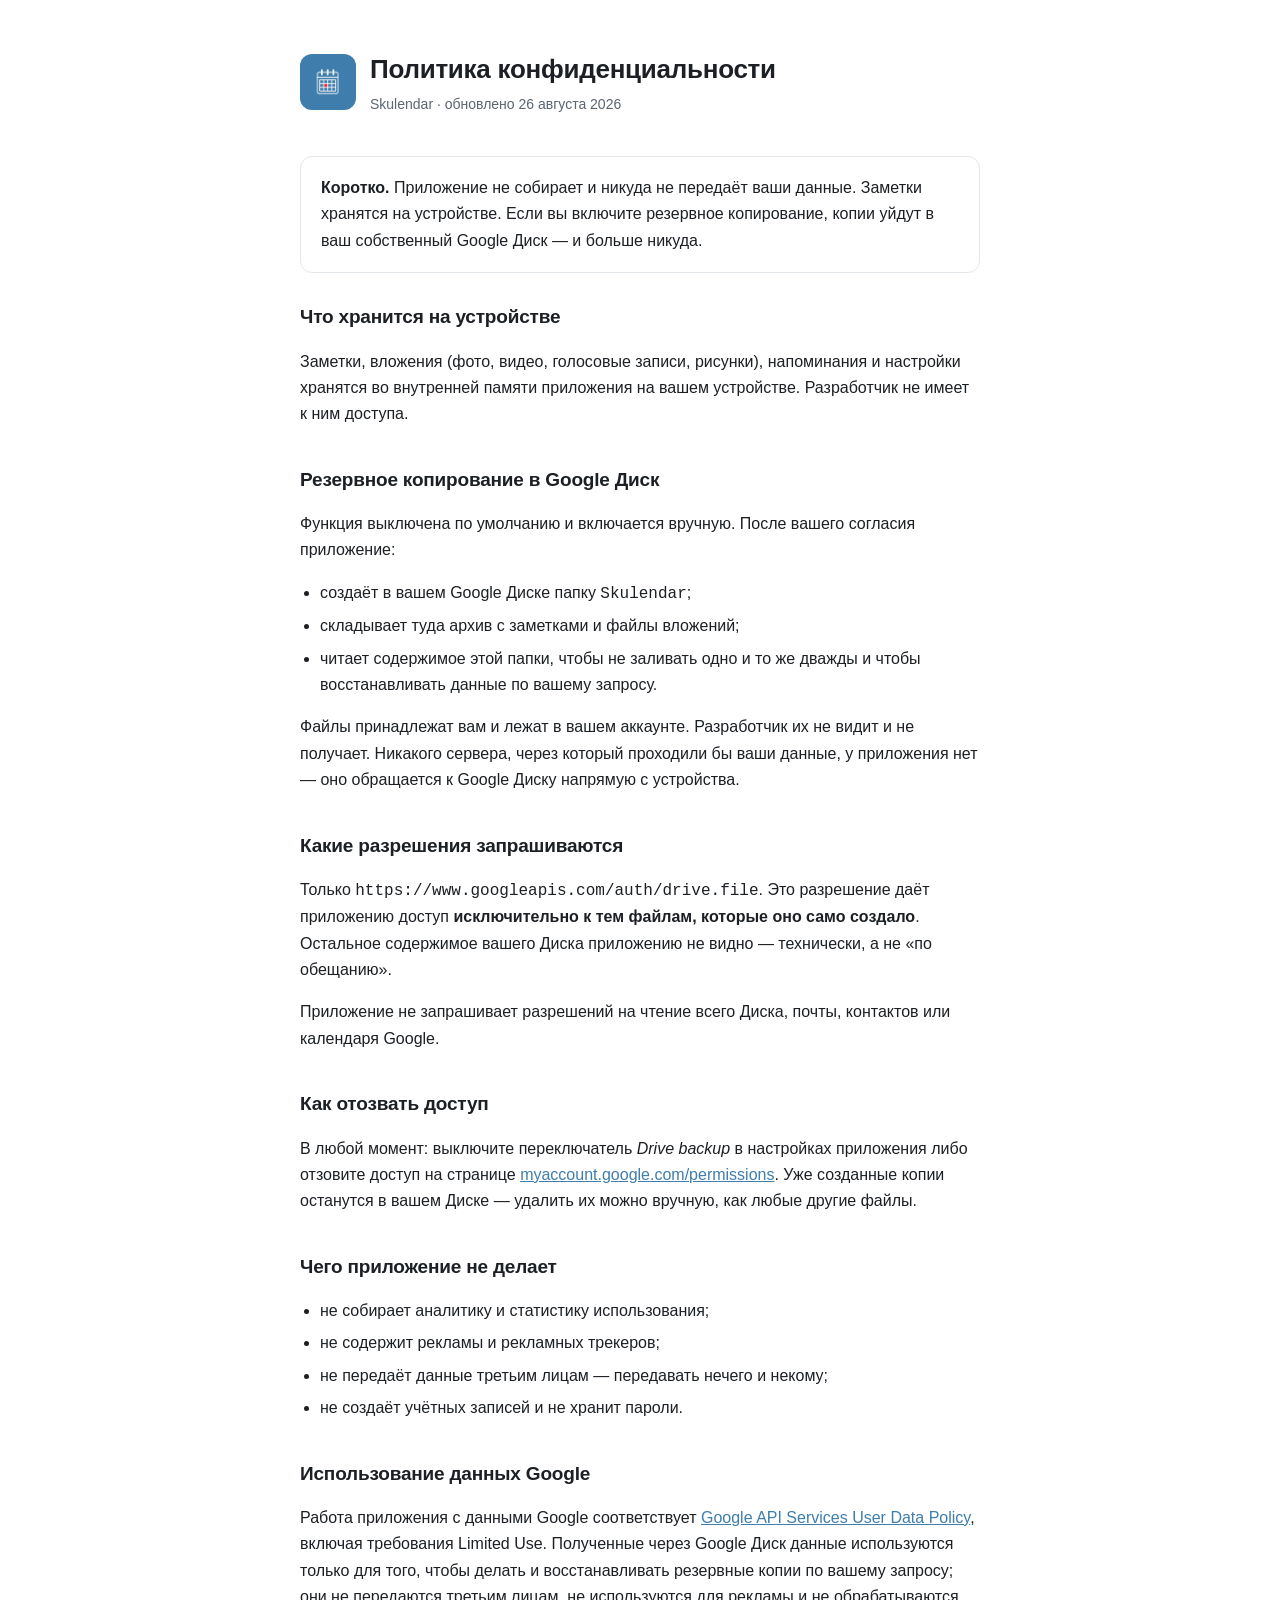
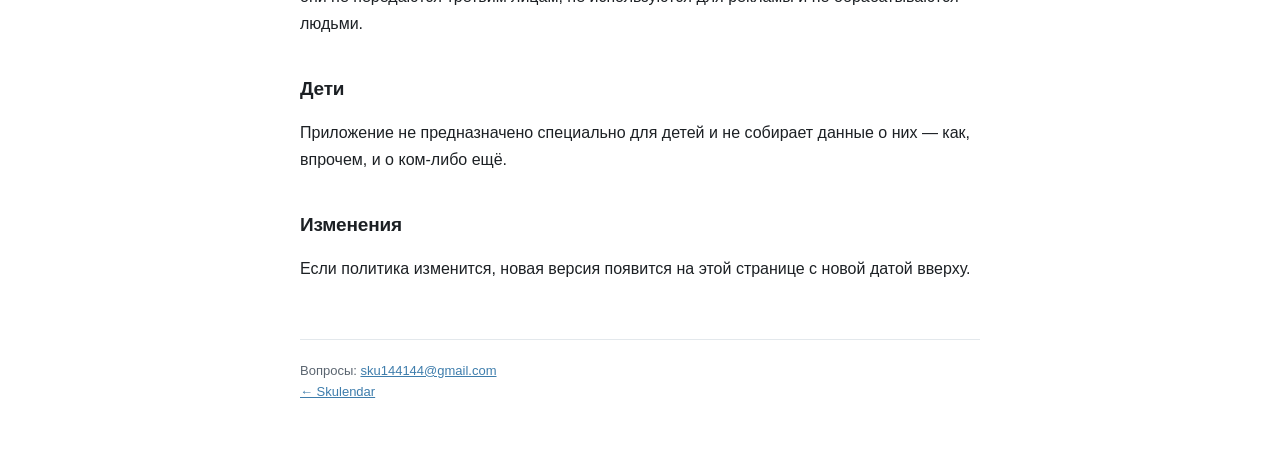
==== privacy.html @ 550f1d30 "Add files via upload" ====
<!doctype html>
<html lang="ru">
<head>
<meta charset="utf-8">
<meta name="viewport" content="width=device-width,initial-scale=1">
<title>Skulendar — политика конфиденциальности</title>
<link rel="stylesheet" href="_style.css">
</head>
<body>
<div class="wrap">
  <header>
    <img src="icon.png" alt="">
    <div>
      <h1>Политика конфиденциальности</h1>
      <p>Skulendar · обновлено 26 августа 2026</p>
    </div>
  </header>

  <div class="card">
    <p style="margin:0"><strong>Коротко.</strong> Приложение не собирает и никуда не передаёт
    ваши данные. Заметки хранятся на устройстве. Если вы включите резервное копирование,
    копии уйдут в ваш собственный Google Диск — и больше никуда.</p>
  </div>

  <h2>Что хранится на устройстве</h2>
  <p>Заметки, вложения (фото, видео, голосовые записи, рисунки), напоминания и настройки
  хранятся во внутренней памяти приложения на вашем устройстве. Разработчик не имеет
  к ним доступа.</p>

  <h2>Резервное копирование в Google Диск</h2>
  <p>Функция выключена по умолчанию и включается вручную. После вашего согласия приложение:</p>
  <ul>
    <li>создаёт в вашем Google Диске папку <code>Skulendar</code>;</li>
    <li>складывает туда архив с заметками и файлы вложений;</li>
    <li>читает содержимое этой папки, чтобы не заливать одно и то же дважды и чтобы
        восстанавливать данные по вашему запросу.</li>
  </ul>
  <p>Файлы принадлежат вам и лежат в вашем аккаунте. Разработчик их не видит и не получает.
  Никакого сервера, через который проходили бы ваши данные, у приложения нет — оно
  обращается к Google Диску напрямую с устройства.</p>

  <h2>Какие разрешения запрашиваются</h2>
  <p>Только <code>https://www.googleapis.com/auth/drive.file</code>. Это разрешение даёт
  приложению доступ <strong>исключительно к тем файлам, которые оно само создало</strong>.
  Остальное содержимое вашего Диска приложению не видно — технически, а не «по обещанию».</p>
  <p>Приложение не запрашивает разрешений на чтение всего Диска, почты, контактов
  или календаря Google.</p>

  <h2>Как отозвать доступ</h2>
  <p>В любой момент: выключите переключатель <em>Drive backup</em> в настройках приложения
  либо отзовите доступ на странице
  <a href="https://myaccount.google.com/permissions">myaccount.google.com/permissions</a>.
  Уже созданные копии останутся в вашем Диске — удалить их можно вручную, как любые
  другие файлы.</p>

  <h2>Чего приложение не делает</h2>
  <ul>
    <li>не собирает аналитику и статистику использования;</li>
    <li>не содержит рекламы и рекламных трекеров;</li>
    <li>не передаёт данные третьим лицам — передавать нечего и некому;</li>
    <li>не создаёт учётных записей и не хранит пароли.</li>
  </ul>

  <h2>Использование данных Google</h2>
  <p>Работа приложения с данными Google соответствует
  <a href="https://developers.google.com/terms/api-services-user-data-policy">Google API Services
  User Data Policy</a>, включая требования Limited Use. Полученные через Google Диск данные
  используются только для того, чтобы делать и восстанавливать резервные копии по вашему
  запросу; они не передаются третьим лицам, не используются для рекламы и не обрабатываются
  людьми.</p>

  <h2>Дети</h2>
  <p>Приложение не предназначено специально для детей и не собирает данные о них — как,
  впрочем, и о ком-либо ещё.</p>

  <h2>Изменения</h2>
  <p>Если политика изменится, новая версия появится на этой странице с новой датой вверху.</p>

  <footer>
    Вопросы: <a href="mailto:sku144144@gmail.com">sku144144@gmail.com</a><br>
    <a href="index.html">← Skulendar</a>
  </footer>
</div>
</body>
</html>
---- _style.css ----
:root{--bg:#fff;--fg:#1c2024;--muted:#5b6570;--line:#e3e8ec;--accent:#3E7DAC}
@media (prefers-color-scheme:dark){:root{--bg:#14181b;--fg:#e6eaed;--muted:#9aa5b1;--line:#2a3238}}
*{box-sizing:border-box}
body{margin:0;background:var(--bg);color:var(--fg);
  font:16px/1.65 -apple-system,BlinkMacSystemFont,"Segoe UI",Roboto,Helvetica,Arial,sans-serif;
  -webkit-text-size-adjust:100%}
.wrap{max-width:720px;margin:0 auto;padding:48px 20px 72px}
header{display:flex;align-items:center;gap:14px;margin-bottom:40px}
header img{width:56px;height:56px;border-radius:12px;display:block}
header h1{font-size:26px;margin:0;letter-spacing:-.01em}
header p{margin:2px 0 0;color:var(--muted);font-size:14px}
h2{font-size:19px;margin:36px 0 10px;letter-spacing:-.01em}
h2:first-of-type{margin-top:28px}
p,li{color:var(--fg)}
ul{padding-left:20px}
li{margin:6px 0}
a{color:var(--accent)}
.muted{color:var(--muted);font-size:14px}
.card{border:1px solid var(--line);border-radius:12px;padding:18px 20px;margin:20px 0}
footer{margin-top:56px;padding-top:20px;border-top:1px solid var(--line);color:var(--muted);font-size:13px}
nav{margin-top:6px;font-size:14px}
nav a{margin-right:14px}
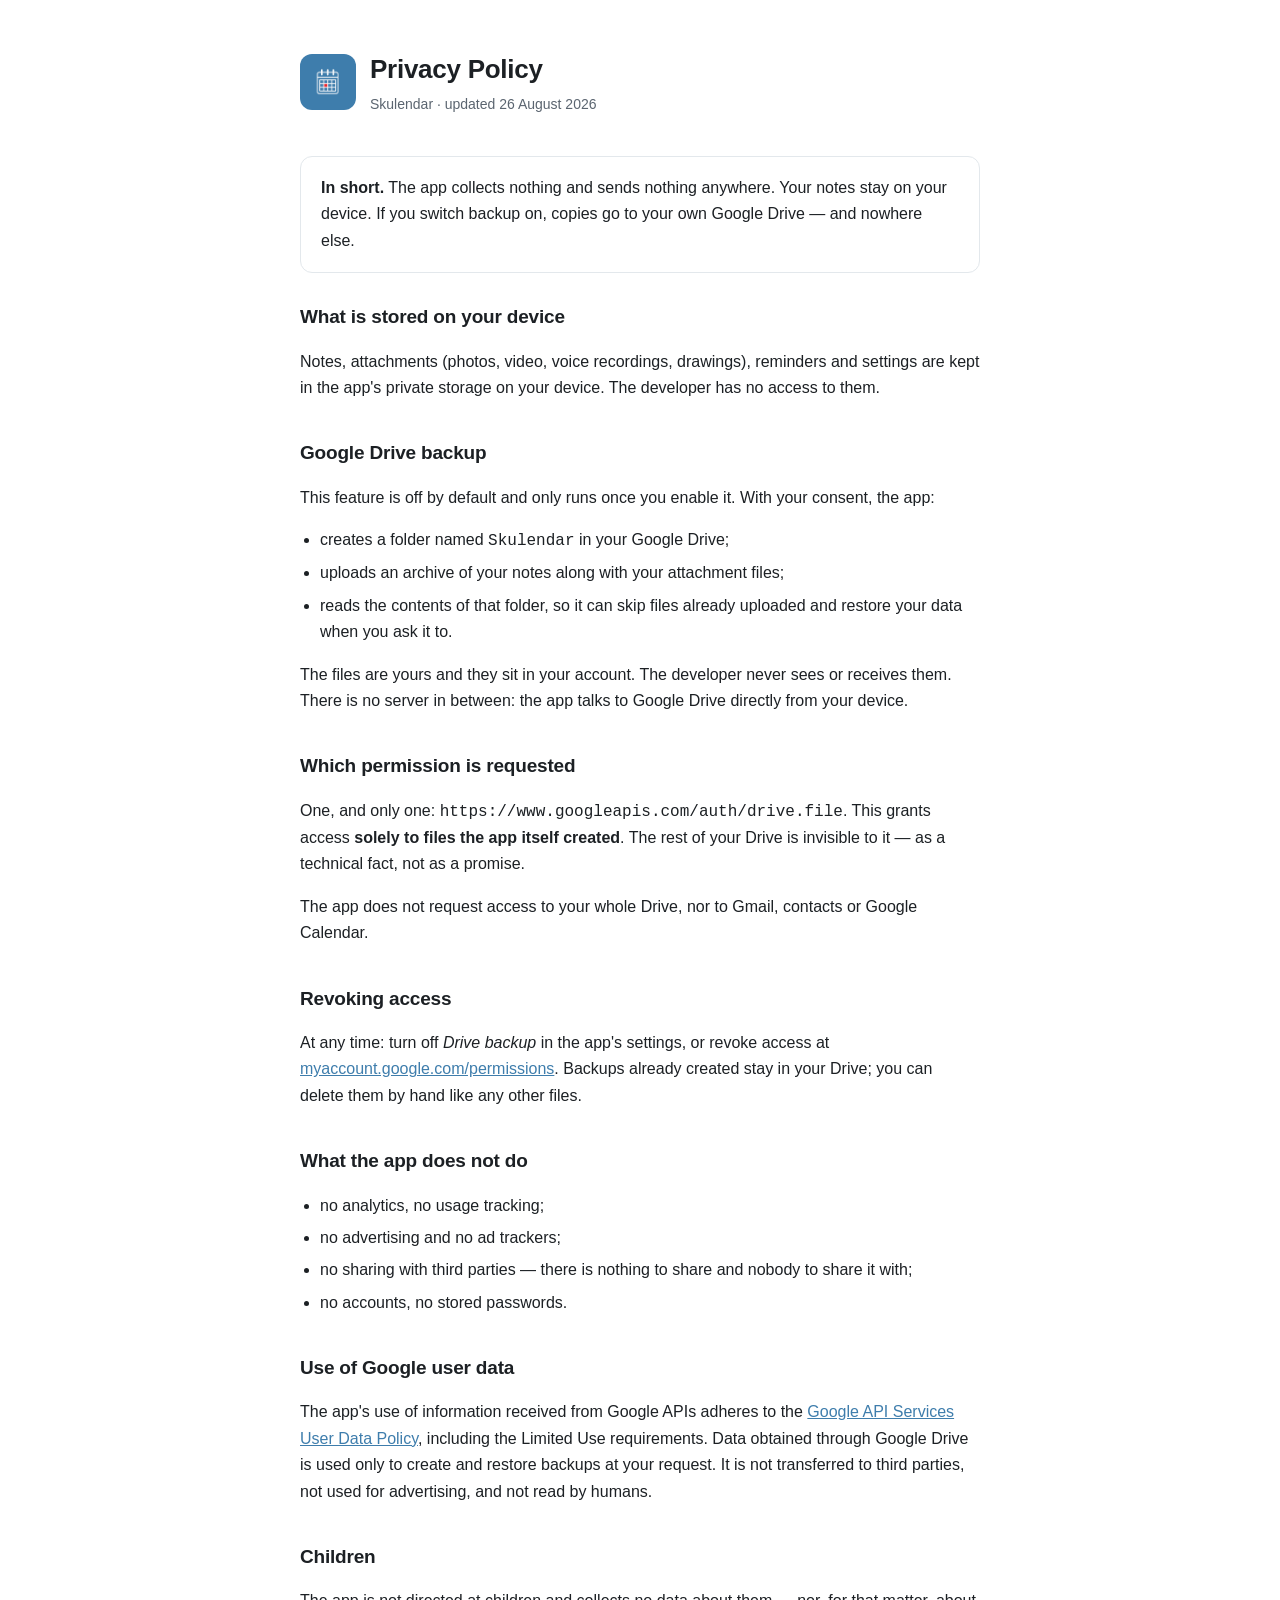
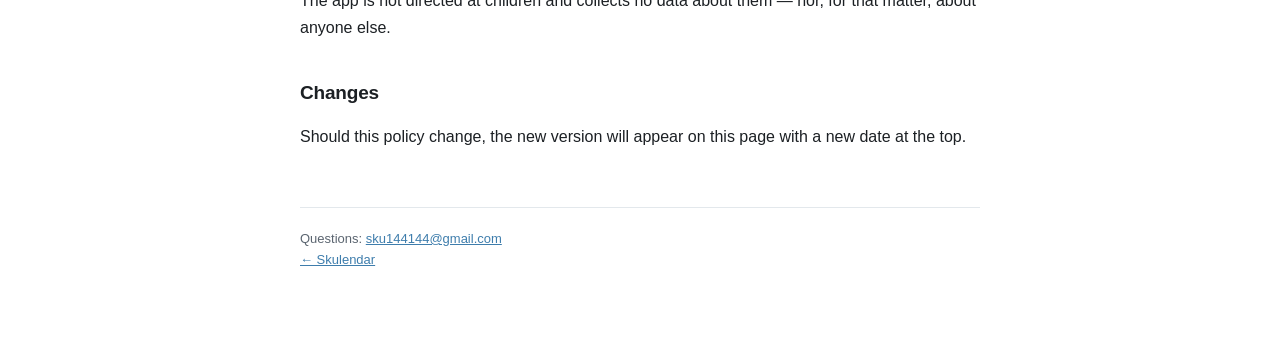
==== commit 40eb1140: "Add files via upload" ====
--- a/privacy.html
+++ b/privacy.html
@@ -1,9 +1,9 @@
 <!doctype html>
-<html lang="ru">
+<html lang="en">
 <head>
 <meta charset="utf-8">
 <meta name="viewport" content="width=device-width,initial-scale=1">
-<title>Skulendar — политика конфиденциальности</title>
+<title>Skulendar — Privacy Policy</title>
 <link rel="stylesheet" href="_style.css">
 </head>
 <body>
@@ -11,73 +11,73 @@
   <header>
     <img src="icon.png" alt="">
     <div>
-      <h1>Политика конфиденциальности</h1>
-      <p>Skulendar · обновлено 26 августа 2026</p>
+      <h1>Privacy Policy</h1>
+      <p>Skulendar · updated 26 August 2026</p>
     </div>
   </header>
 
   <div class="card">
-    <p style="margin:0"><strong>Коротко.</strong> Приложение не собирает и никуда не передаёт
-    ваши данные. Заметки хранятся на устройстве. Если вы включите резервное копирование,
-    копии уйдут в ваш собственный Google Диск — и больше никуда.</p>
+    <p style="margin:0"><strong>In short.</strong> The app collects nothing and sends
+    nothing anywhere. Your notes stay on your device. If you switch backup on, copies go
+    to your own Google Drive — and nowhere else.</p>
   </div>
 
-  <h2>Что хранится на устройстве</h2>
-  <p>Заметки, вложения (фото, видео, голосовые записи, рисунки), напоминания и настройки
-  хранятся во внутренней памяти приложения на вашем устройстве. Разработчик не имеет
-  к ним доступа.</p>
+  <h2>What is stored on your device</h2>
+  <p>Notes, attachments (photos, video, voice recordings, drawings), reminders and settings
+  are kept in the app's private storage on your device. The developer has no access to them.</p>
 
-  <h2>Резервное копирование в Google Диск</h2>
-  <p>Функция выключена по умолчанию и включается вручную. После вашего согласия приложение:</p>
+  <h2>Google Drive backup</h2>
+  <p>This feature is off by default and only runs once you enable it. With your consent,
+  the app:</p>
   <ul>
-    <li>создаёт в вашем Google Диске папку <code>Skulendar</code>;</li>
-    <li>складывает туда архив с заметками и файлы вложений;</li>
-    <li>читает содержимое этой папки, чтобы не заливать одно и то же дважды и чтобы
-        восстанавливать данные по вашему запросу.</li>
+    <li>creates a folder named <code>Skulendar</code> in your Google Drive;</li>
+    <li>uploads an archive of your notes along with your attachment files;</li>
+    <li>reads the contents of that folder, so it can skip files already uploaded and
+        restore your data when you ask it to.</li>
   </ul>
-  <p>Файлы принадлежат вам и лежат в вашем аккаунте. Разработчик их не видит и не получает.
-  Никакого сервера, через который проходили бы ваши данные, у приложения нет — оно
-  обращается к Google Диску напрямую с устройства.</p>
+  <p>The files are yours and they sit in your account. The developer never sees or receives
+  them. There is no server in between: the app talks to Google Drive directly from your
+  device.</p>
 
-  <h2>Какие разрешения запрашиваются</h2>
-  <p>Только <code>https://www.googleapis.com/auth/drive.file</code>. Это разрешение даёт
-  приложению доступ <strong>исключительно к тем файлам, которые оно само создало</strong>.
-  Остальное содержимое вашего Диска приложению не видно — технически, а не «по обещанию».</p>
-  <p>Приложение не запрашивает разрешений на чтение всего Диска, почты, контактов
-  или календаря Google.</p>
+  <h2>Which permission is requested</h2>
+  <p>One, and only one:
+  <code>https://www.googleapis.com/auth/drive.file</code>. This grants access
+  <strong>solely to files the app itself created</strong>. The rest of your Drive is
+  invisible to it — as a technical fact, not as a promise.</p>
+  <p>The app does not request access to your whole Drive, nor to Gmail, contacts
+  or Google Calendar.</p>
 
-  <h2>Как отозвать доступ</h2>
-  <p>В любой момент: выключите переключатель <em>Drive backup</em> в настройках приложения
-  либо отзовите доступ на странице
+  <h2>Revoking access</h2>
+  <p>At any time: turn off <em>Drive backup</em> in the app's settings, or revoke access at
   <a href="https://myaccount.google.com/permissions">myaccount.google.com/permissions</a>.
-  Уже созданные копии останутся в вашем Диске — удалить их можно вручную, как любые
-  другие файлы.</p>
+  Backups already created stay in your Drive; you can delete them by hand like any other
+  files.</p>
 
-  <h2>Чего приложение не делает</h2>
+  <h2>What the app does not do</h2>
   <ul>
-    <li>не собирает аналитику и статистику использования;</li>
-    <li>не содержит рекламы и рекламных трекеров;</li>
-    <li>не передаёт данные третьим лицам — передавать нечего и некому;</li>
-    <li>не создаёт учётных записей и не хранит пароли.</li>
+    <li>no analytics, no usage tracking;</li>
+    <li>no advertising and no ad trackers;</li>
+    <li>no sharing with third parties — there is nothing to share and nobody to share it with;</li>
+    <li>no accounts, no stored passwords.</li>
   </ul>
 
-  <h2>Использование данных Google</h2>
-  <p>Работа приложения с данными Google соответствует
+  <h2>Use of Google user data</h2>
+  <p>The app's use of information received from Google APIs adheres to the
   <a href="https://developers.google.com/terms/api-services-user-data-policy">Google API Services
-  User Data Policy</a>, включая требования Limited Use. Полученные через Google Диск данные
-  используются только для того, чтобы делать и восстанавливать резервные копии по вашему
-  запросу; они не передаются третьим лицам, не используются для рекламы и не обрабатываются
-  людьми.</p>
+  User Data Policy</a>, including the Limited Use requirements. Data obtained through Google
+  Drive is used only to create and restore backups at your request. It is not transferred to
+  third parties, not used for advertising, and not read by humans.</p>
 
-  <h2>Дети</h2>
-  <p>Приложение не предназначено специально для детей и не собирает данные о них — как,
-  впрочем, и о ком-либо ещё.</p>
+  <h2>Children</h2>
+  <p>The app is not directed at children and collects no data about them — nor, for that
+  matter, about anyone else.</p>
 
-  <h2>Изменения</h2>
-  <p>Если политика изменится, новая версия появится на этой странице с новой датой вверху.</p>
+  <h2>Changes</h2>
+  <p>Should this policy change, the new version will appear on this page with a new date
+  at the top.</p>
 
   <footer>
-    Вопросы: <a href="mailto:sku144144@gmail.com">sku144144@gmail.com</a><br>
+    Questions: <a href="mailto:sku144144@gmail.com">sku144144@gmail.com</a><br>
     <a href="index.html">← Skulendar</a>
   </footer>
 </div>
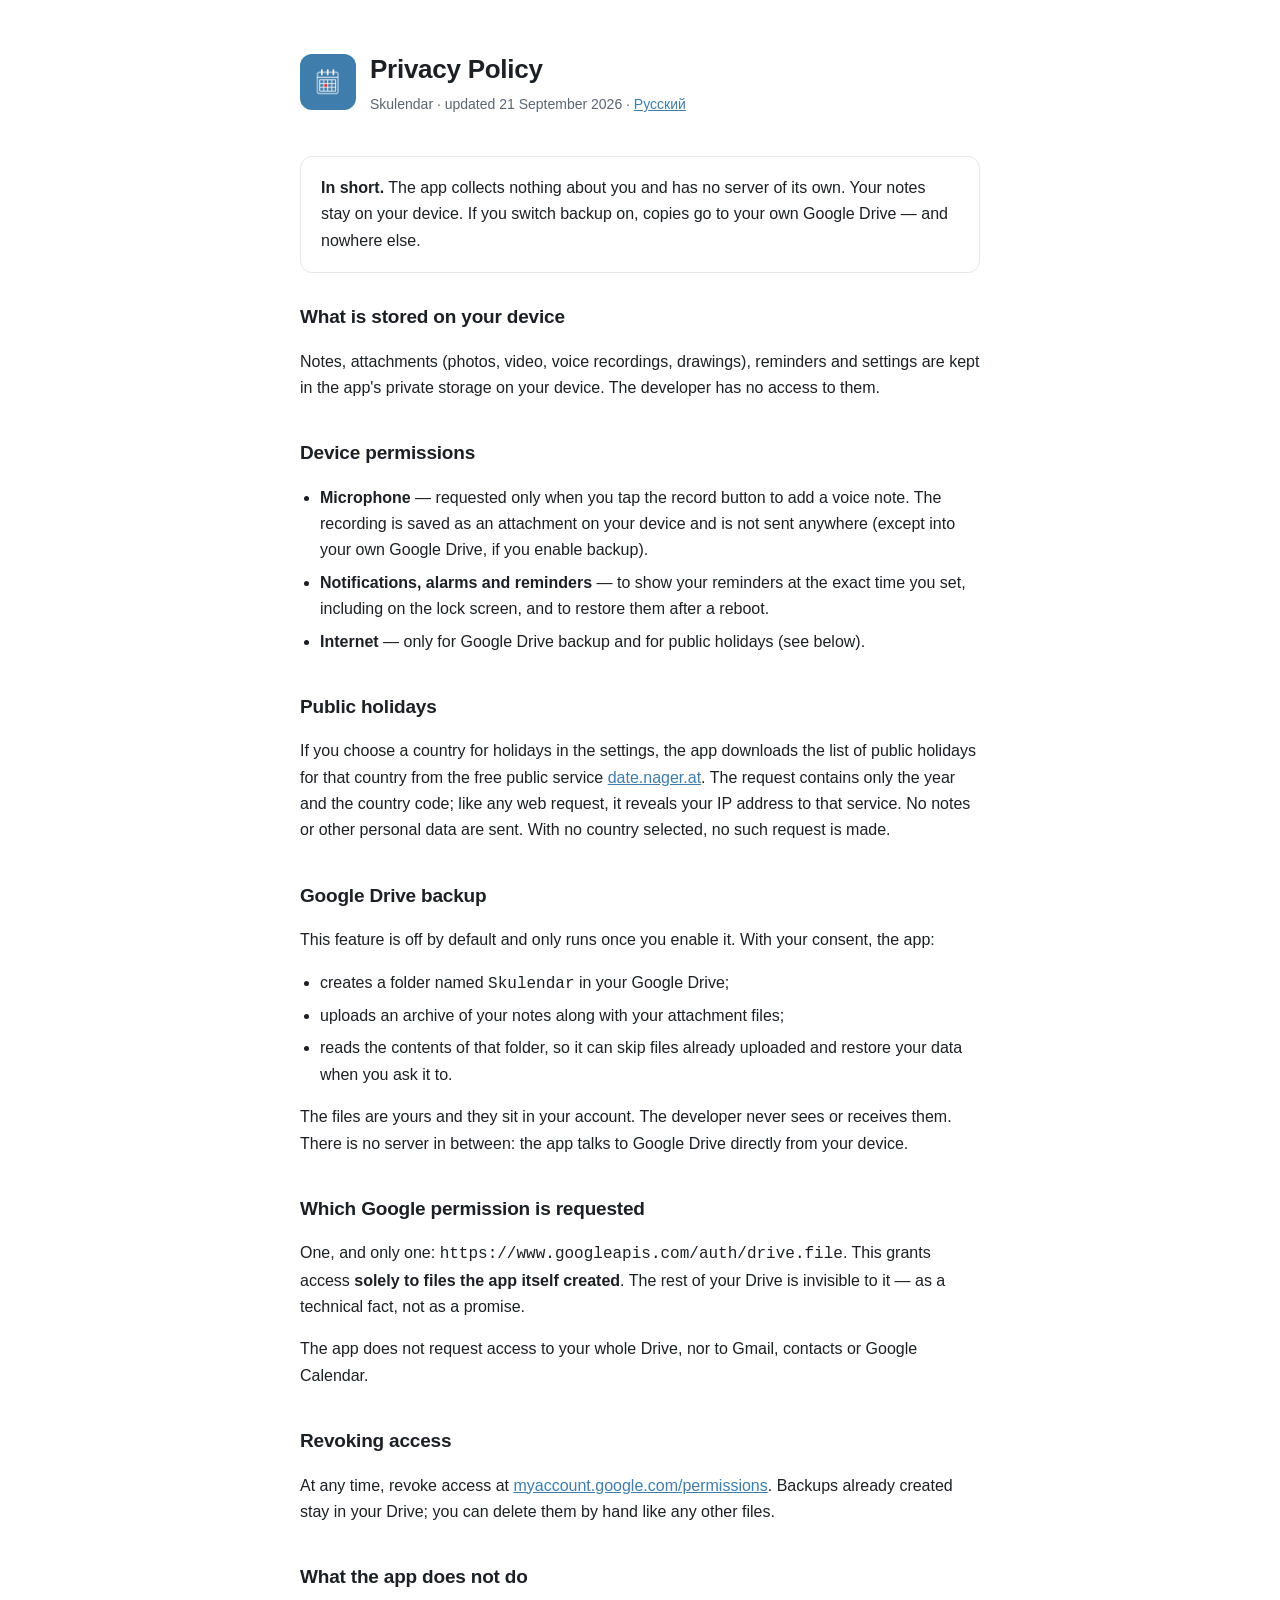
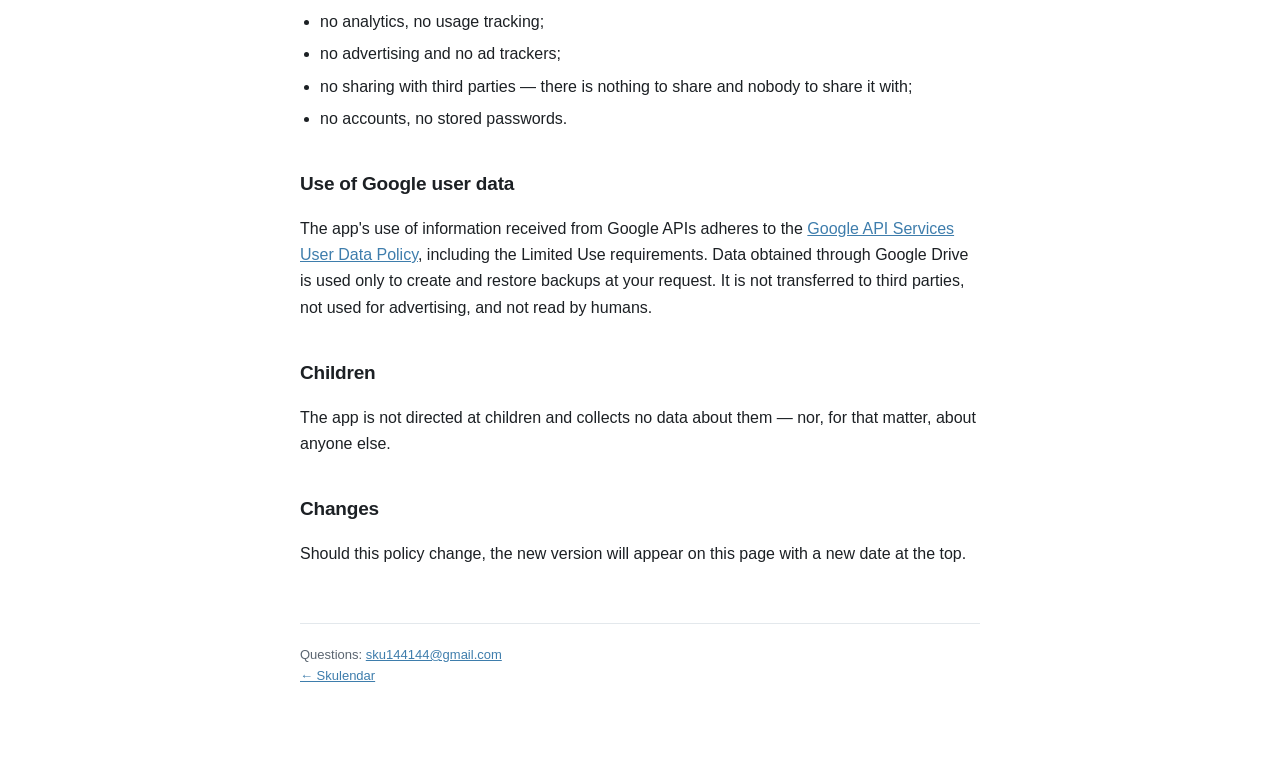
==== commit 354b6e22: "Add files via upload" ====
--- a/privacy.html
+++ b/privacy.html
@@ -12,19 +12,37 @@
     <img src="icon.png" alt="">
     <div>
       <h1>Privacy Policy</h1>
-      <p>Skulendar · updated 26 August 2026</p>
+      <p>Skulendar · updated 21 September 2026 · <a href="privacy-ru.html">Русский</a></p>
     </div>
   </header>
 
   <div class="card">
-    <p style="margin:0"><strong>In short.</strong> The app collects nothing and sends
-    nothing anywhere. Your notes stay on your device. If you switch backup on, copies go
+    <p style="margin:0"><strong>In short.</strong> The app collects nothing about you and has no
+    server of its own. Your notes stay on your device. If you switch backup on, copies go
     to your own Google Drive — and nowhere else.</p>
   </div>
 
   <h2>What is stored on your device</h2>
   <p>Notes, attachments (photos, video, voice recordings, drawings), reminders and settings
   are kept in the app's private storage on your device. The developer has no access to them.</p>
+
+  <h2>Device permissions</h2>
+  <ul>
+    <li><strong>Microphone</strong> — requested only when you tap the record button to add a
+        voice note. The recording is saved as an attachment on your device and is not sent
+        anywhere (except into your own Google Drive, if you enable backup).</li>
+    <li><strong>Notifications, alarms and reminders</strong> — to show your reminders at the
+        exact time you set, including on the lock screen, and to restore them after a reboot.</li>
+    <li><strong>Internet</strong> — only for Google Drive backup and for public holidays
+        (see below).</li>
+  </ul>
+
+  <h2>Public holidays</h2>
+  <p>If you choose a country for holidays in the settings, the app downloads the list of
+  public holidays for that country from the free public service
+  <a href="https://date.nager.at">date.nager.at</a>. The request contains only the year and
+  the country code; like any web request, it reveals your IP address to that service. No
+  notes or other personal data are sent. With no country selected, no such request is made.</p>
 
   <h2>Google Drive backup</h2>
   <p>This feature is off by default and only runs once you enable it. With your consent,
@@ -39,7 +57,7 @@
   them. There is no server in between: the app talks to Google Drive directly from your
   device.</p>
 
-  <h2>Which permission is requested</h2>
+  <h2>Which Google permission is requested</h2>
   <p>One, and only one:
   <code>https://www.googleapis.com/auth/drive.file</code>. This grants access
   <strong>solely to files the app itself created</strong>. The rest of your Drive is
@@ -48,7 +66,7 @@
   or Google Calendar.</p>
 
   <h2>Revoking access</h2>
-  <p>At any time: turn off <em>Drive backup</em> in the app's settings, or revoke access at
+  <p>At any time, revoke access at
   <a href="https://myaccount.google.com/permissions">myaccount.google.com/permissions</a>.
   Backups already created stay in your Drive; you can delete them by hand like any other
   files.</p>
